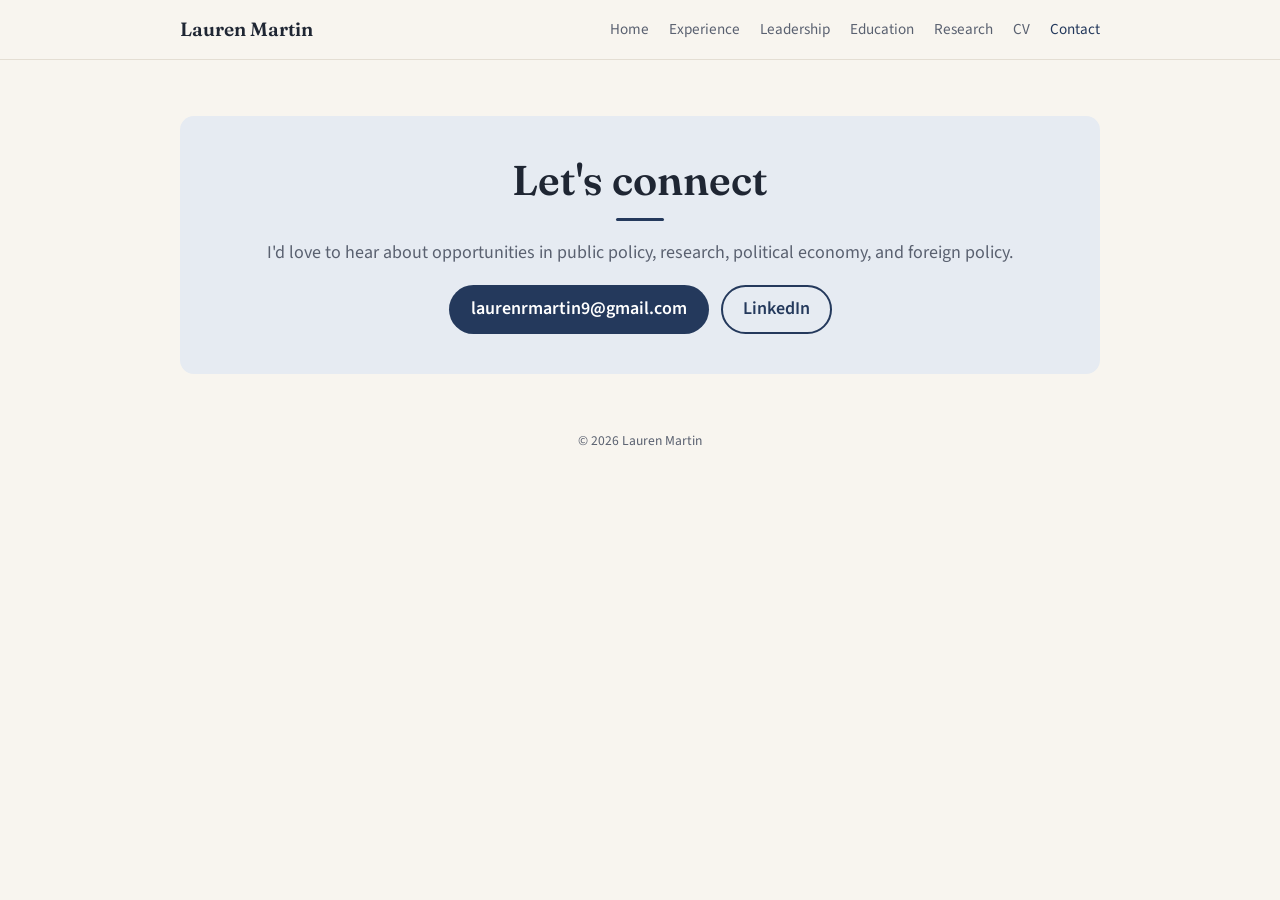
==== contact.html @ 4d29168d "Initial version of personal website Co-Authored-By: Claude Opus 5.5 <noreply@anthropic.com>" ====
<!DOCTYPE html>
<html lang="en">
<head>
  <meta charset="UTF-8">
  <meta name="viewport" content="width=device-width, initial-scale=1">
  <title>Contact · Lauren Martin</title>
  <link rel="preconnect" href="https://fonts.googleapis.com">
  <link rel="preconnect" href="https://fonts.gstatic.com" crossorigin>
  <link href="https://fonts.googleapis.com/css2?family=Fraunces:opsz,wght@9..144,600&family=Source+Sans+3:wght@400;600&display=swap" rel="stylesheet">
  <link rel="stylesheet" href="styles.css">
</head>
<body>

  <nav class="nav">
    <div class="wrap">
      <a class="brand" href="index.html">Lauren Martin</a>
      <ul>
        <li><a class="link" href="index.html">Home</a></li>
        <li><a class="link" href="experience.html">Experience</a></li>
        <li><a class="link" href="leadership.html">Leadership</a></li>
        <li><a class="link" href="education.html">Education</a></li>
        <li><a class="link" href="research.html">Research</a></li>
        <li><a class="link" href="cv.html">CV</a></li>
        <li><a class="link current" href="contact.html">Contact</a></li>
      </ul>
    </div>
  </nav>

  <main class="wrap page">
    <div class="contact">
      <h1 class="page-title">Let's connect</h1>
      <p>I'd love to hear about opportunities in public policy, research, political economy, and foreign policy.</p>
      <div class="contact-buttons">
        <a class="button" href="mailto:laurenrmartin9@gmail.com">laurenrmartin9@gmail.com</a>
        <a class="button button-outline" href="https://www.linkedin.com/in/lauren-r-martin9" target="_blank" rel="noopener">LinkedIn</a>      </div>
    </div>
  </main>

  <footer>© 2026 Lauren Martin</footer>

</body>
</html>
---- styles.css ----
/* Lauren Martin — personal site styles */

:root {
  --bg: #f8f5ef;
  --surface: #ffffff;
  --text: #1f2633;
  --muted: #5a6170;
  --accent: #24395c;      /* navy */
  --accent-soft: #e6ebf2;
  --sage: #8a6a35;        /* sand */
  --border: #e4ded3;
  --radius: 14px;
  --max: 960px;
}

* { box-sizing: border-box; }

html { scroll-behavior: smooth; }

body {
  margin: 0;
  background: var(--bg);
  color: var(--text);
  font-family: "Source Sans 3", "Segoe UI", sans-serif;
  font-size: 18px;
  line-height: 1.6;
}

h1, h2, h3 {
  font-family: "Fraunces", Georgia, serif;
  font-weight: 600;
  line-height: 1.2;
  margin: 0 0 0.5em;
}

a { color: var(--accent); }

.wrap {
  max-width: var(--max);
  margin: 0 auto;
  padding: 0 20px;
}

/* ---------- Navigation ---------- */
.nav {
  position: sticky;
  top: 0;
  z-index: 10;
  background: rgba(248, 245, 239, 0.92);
  backdrop-filter: blur(6px);
  border-bottom: 1px solid var(--border);
}
.nav .wrap {
  display: flex;
  align-items: center;
  justify-content: space-between;
  gap: 16px;
  padding-top: 14px;
  padding-bottom: 14px;
  flex-wrap: wrap;
}
.nav .brand {
  font-family: "Fraunces", Georgia, serif;
  font-size: 1.2rem;
  font-weight: 600;
  color: var(--text);
  text-decoration: none;
}
.nav ul {
  list-style: none;
  display: flex;
  flex-wrap: wrap;
  gap: 4px 20px;
  margin: 0;
  padding: 0;
}
.nav a.link {
  color: var(--muted);
  text-decoration: none;
  font-size: 0.95rem;
}
.nav a.link:hover,
.nav a.link.current { color: var(--accent); }

/* ---------- Hero ---------- */
.hero {
  padding: 72px 0 56px;
}
.hero .wrap {
  display: grid;
  grid-template-columns: 240px 1fr;
  gap: 48px;
  align-items: center;
}
.hero img {
  width: 240px;
  height: 240px;
  object-fit: cover;
  object-position: center 20%;
  border-radius: 50%;
  border: 6px solid var(--surface);
  box-shadow: 0 10px 30px rgba(20, 30, 50, 0.15);
}
.hero .eyebrow {
  color: var(--sage);
  font-weight: 600;
  letter-spacing: 0.04em;
  text-transform: uppercase;
  font-size: 0.85rem;
  margin: 0 0 8px;
}
.hero h1 { font-size: 3rem; }
.hero .lead {
  font-size: 1.15rem;
  color: var(--muted);
  margin: 0 0 20px;
}
.tags {
  display: flex;
  flex-wrap: wrap;
  gap: 8px;
  padding: 0;
  margin: 0 0 24px;
  list-style: none;
}
.tags li {
  background: var(--accent-soft);
  color: var(--accent);
  border-radius: 999px;
  padding: 4px 14px;
  font-size: 0.9rem;
  font-weight: 600;
}
.button {
  display: inline-block;
  background: var(--accent);
  color: #fff;
  text-decoration: none;
  padding: 10px 22px;
  border-radius: 999px;
  font-weight: 600;
}
.button:hover { background: #1a2a45; }
.button-outline {
  background: transparent;
  color: var(--accent);
  border: 2px solid var(--accent);
  padding: 8px 20px;
}
.button-outline:hover { background: var(--accent); color: #fff; }
.contact-buttons {
  display: flex;
  flex-wrap: wrap;
  justify-content: center;
  gap: 12px;
}

/* ---------- Home: button + icon links ---------- */
.hero-actions {
  display: flex;
  align-items: center;
  flex-wrap: wrap;
  gap: 16px 28px;
}
.icon-links {
  display: flex;
  align-items: center;
  gap: 20px;
}
.icon-links a {
  color: var(--accent);
  text-decoration: none;
  display: inline-flex;
  align-items: center;
  transition: opacity 0.15s, transform 0.15s;
}
.icon-links a:hover {
  opacity: 0.75;
  transform: translateY(-2px);
}
.icon-links svg {
  width: 26px;
  height: 26px;
}
.icon-links .cv-icon {
  font-family: "Source Sans 3", "Segoe UI", sans-serif;
  font-weight: 700;
  font-size: 1.35rem;
  line-height: 1;
  letter-spacing: 0.02em;
}

/* ---------- Sections ---------- */
section { padding: 48px 0; }
section h2 {
  font-size: 2rem;
  margin-bottom: 24px;
}
section h2::after {
  content: "";
  display: block;
  width: 48px;
  height: 3px;
  background: var(--accent);
  margin-top: 10px;
  border-radius: 2px;
}

.cards {
  display: grid;
  gap: 16px;
}
.card {
  background: var(--surface);
  border: 1px solid var(--border);
  border-radius: var(--radius);
  padding: 20px 24px;
}
.card h3 {
  font-size: 1.2rem;
  margin-bottom: 2px;
}
.card .meta {
  color: var(--muted);
  font-size: 0.92rem;
  margin: 0 0 8px;
}
.card p:last-child { margin-bottom: 0; }

.two-col {
  display: grid;
  grid-template-columns: 1fr 1fr;
  gap: 16px;
}

.skills dt {
  font-weight: 600;
  color: var(--sage);
  margin-top: 12px;
}
.skills dt:first-child { margin-top: 0; }
.skills dd { margin: 2px 0 0; }

/* ---------- Contact / footer ---------- */
.contact {
  text-align: center;
  background: var(--accent-soft);
  border-radius: var(--radius);
  padding: 40px 24px;
}
.contact h2::after,
.contact .page-title::after { margin-left: auto; margin-right: auto; }
.contact p { color: var(--muted); }

footer {
  text-align: center;
  color: var(--muted);
  font-size: 0.85rem;
  padding: 32px 0 48px;
}

/* ---------- Inner pages ---------- */
.page-title {
  font-size: 2.6rem;
  margin: 0 0 8px;
}
.page-title::after {
  content: "";
  display: block;
  width: 48px;
  height: 3px;
  background: var(--accent);
  margin-top: 12px;
  border-radius: 2px;
}
.page-intro {
  color: var(--muted);
  font-size: 1.1rem;
  margin: 0 0 32px;
}
main.page { padding: 56px 20px 24px; }
main.page section { padding: 0 0 40px; }main.page section h2 { font-size: 1.6rem; }

/* ---------- CV-style list (organization / role / dates) ---------- */
.cv-list {
  display: grid;
  gap: 16px;
}
.cv-item {
  background: var(--surface);
  border: 1px solid var(--border);
  border-radius: var(--radius);
  padding: 20px 24px;
}
.cv-head {
  display: flex;
  justify-content: space-between;
  align-items: baseline;
  flex-wrap: wrap;
  gap: 0 24px;
}
.cv-item h3 {
  font-family: "Source Sans 3", "Segoe UI", sans-serif;
  font-weight: 400;
  font-size: 1.1rem;
  margin: 0;
}
.cv-item h3 strong { font-weight: 700; }
.cv-item p { margin: 0; }
.cv-dates {
  color: var(--muted);
  white-space: nowrap;
}
.cv-desc {
  color: var(--muted);
  font-size: 0.95rem;
  margin-top: 4px !important;
}

/* ---------- CV page ---------- */
.cv-actions {
  display: flex;
  flex-wrap: wrap;
  gap: 12px;
  margin: -12px 0 40px;
}
/* On the CV page, each section's entries sit together in one box */
.cv-page .cv-list {
  gap: 0;
  background: var(--surface);
  border: 1px solid var(--border);
  border-radius: var(--radius);
  overflow: hidden;
}
.cv-page .cv-item {
  border: none;
  border-radius: 0;
  border-bottom: 1px solid var(--border);
}
.cv-page .cv-item:last-child { border-bottom: none; }

/* ---------- Photos side by side at equal height ---------- */
/* Each photo's share of the row matches its shape (width ÷ height). */
.photo-pair {
  display: flex;
  gap: 12px;
  margin-top: 16px;
}
.photo-pair .wide { flex: 1.5 1 0; }   /* landscape, 3:2 */
.photo-pair img {
  display: block;
  width: 100%;
  height: auto;
  border-radius: 10px;
}

/* ---------- Design gallery ---------- */
.gallery-title {
  font-family: "Fraunces", Georgia, serif;
  font-weight: 600;
  font-size: 1.05rem;
  margin: 20px 0 12px;
}
.gallery {
  display: grid;
  grid-template-columns: repeat(auto-fill, minmax(180px, 1fr));
  gap: 16px;
}
.gallery figure { margin: 0; }
.gallery img {
  display: block;
  width: 100%;
  aspect-ratio: 4 / 5;
  object-fit: cover;
  border-radius: 10px;
  border: 1px solid var(--border);
  transition: transform 0.15s, box-shadow 0.15s;
}
.gallery a:hover img {
  transform: translateY(-3px);
  box-shadow: 0 8px 20px rgba(20, 30, 50, 0.15);
}
.gallery figcaption {
  color: var(--muted);
  font-size: 0.88rem;
  margin-top: 6px;
  text-align: center;
}

/* ---------- Home "explore" links ---------- */
.explore {
  display: grid;
  grid-template-columns: repeat(2, 1fr);
  gap: 16px;
}
.explore a {
  display: block;
  text-decoration: none;
  color: var(--text);
  transition: border-color 0.15s, transform 0.15s;
}
.explore a:hover {
  border-color: var(--accent);
  transform: translateY(-2px);
}
.explore .more {
  color: var(--accent);
  font-weight: 600;
  font-size: 0.95rem;
}

/* ---------- Placeholder page ---------- */
.coming-soon {
  text-align: center;
  padding: 96px 0;
}
.coming-soon p { color: var(--muted); }

/* ---------- Phones ---------- */
@media (max-width: 720px) {
  body { font-size: 17px; }
  .hero { padding: 40px 0 32px; }
  .hero .wrap {
    grid-template-columns: 1fr;
    text-align: center;
    gap: 24px;
  }
  .hero img { width: 180px; height: 180px; margin: 0 auto; }
  .hero h1 { font-size: 2.3rem; }
  .tags,
  .hero-actions { justify-content: center; }
  .two-col,
  .explore { grid-template-columns: 1fr; }
  .photo-pair { flex-direction: column; }  .photo-pair .wide { flex: none; }
  .page-title { font-size: 2.1rem; }
  main.page { padding-top: 36px; }
  .nav .wrap { justify-content: center; }
}
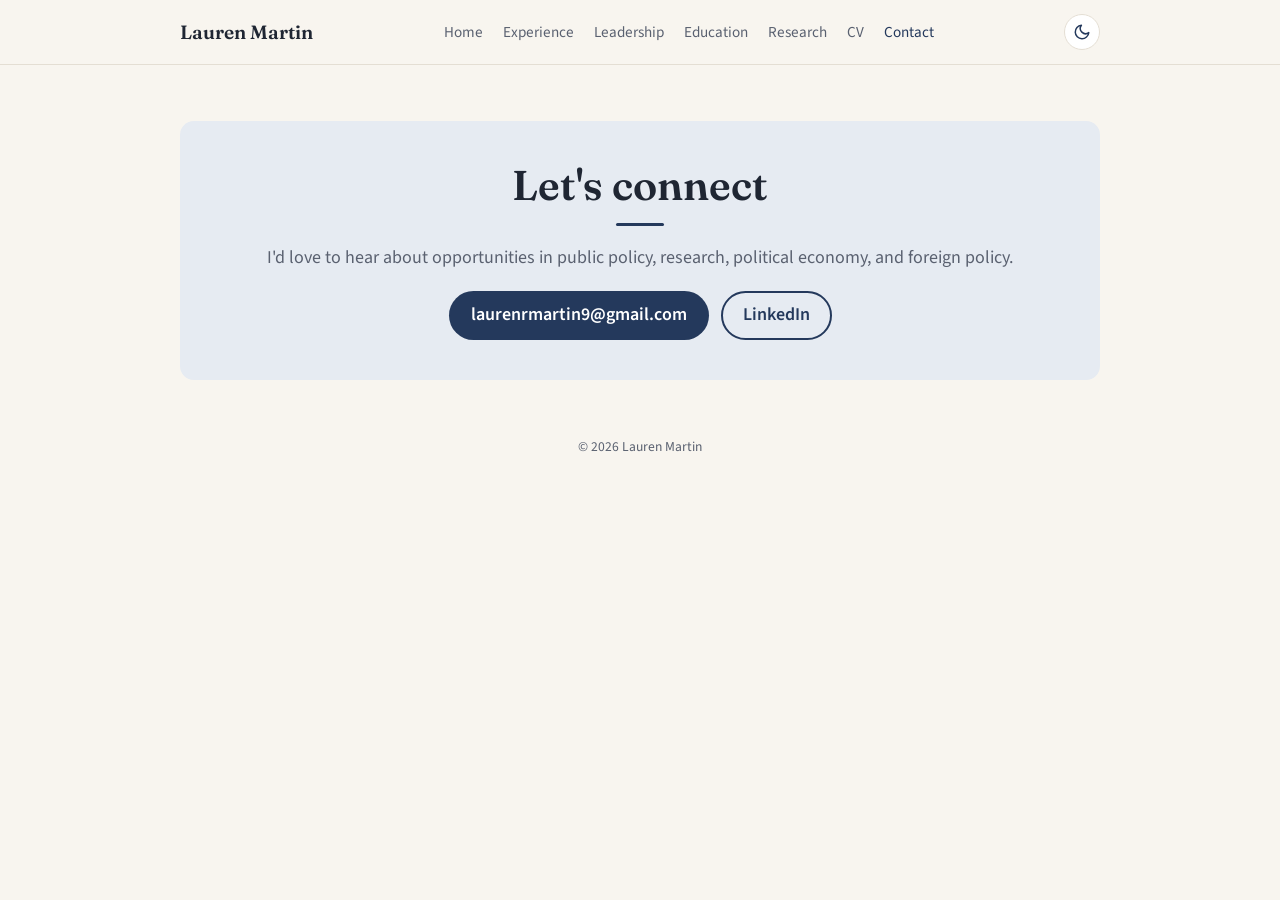
==== commit da63c72f: "Flip site icon colors and add light/dark mode toggle Co-Authored-By: Claude Opus 5.5 <noreply@anthro" ====
--- a/contact.html
+++ b/contact.html
@@ -7,7 +7,12 @@
   <link rel="preconnect" href="https://fonts.googleapis.com">
   <link rel="preconnect" href="https://fonts.gstatic.com" crossorigin>
   <link href="https://fonts.googleapis.com/css2?family=Fraunces:opsz,wght@9..144,600&family=Source+Sans+3:wght@400;600&display=swap" rel="stylesheet">
+  <link rel="icon" href="favicon.svg?v=3" type="image/svg+xml">
+  <link rel="icon" href="favicon-32.png?v=3" type="image/png" sizes="32x32">
+  <link rel="shortcut icon" href="favicon.ico?v=3">
+  <link rel="apple-touch-icon" href="apple-touch-icon.png?v=3">
   <link rel="stylesheet" href="styles.css">
+  <script src="theme.js"></script>
 </head>
 <body>
 
@@ -23,6 +28,10 @@
         <li><a class="link" href="cv.html">CV</a></li>
         <li><a class="link current" href="contact.html">Contact</a></li>
       </ul>
+      <button class="theme-toggle" type="button" aria-label="Switch to dark mode" title="Switch to dark mode">
+        <svg class="icon-moon" viewBox="0 0 24 24" fill="none" stroke="currentColor" stroke-width="2" stroke-linecap="round" stroke-linejoin="round" aria-hidden="true"><path d="M21 12.8A9 9 0 1 1 11.2 3a7 7 0 0 0 9.8 9.8z"/></svg>
+        <svg class="icon-sun" viewBox="0 0 24 24" fill="none" stroke="currentColor" stroke-width="2" stroke-linecap="round" aria-hidden="true"><circle cx="12" cy="12" r="4.5"/><path d="M12 2v2M12 20v2M4.9 4.9l1.4 1.4M17.7 17.7l1.4 1.4M2 12h2M20 12h2M4.9 19.1l1.4-1.4M17.7 6.3l1.4-1.4"/></svg>
+      </button>
     </div>
   </nav>
 
--- a/styles.css
+++ b/styles.css
@@ -9,8 +9,47 @@
   --accent-soft: #e6ebf2;
   --sage: #8a6a35;        /* sand */
   --border: #e4ded3;
+  --accent-hover: #1a2a45;
+  --on-accent: #ffffff;   /* text on navy buttons */
+  --nav-bg: rgba(248, 245, 239, 0.92);
+  --shadow: rgba(20, 30, 50, 0.15);
   --radius: 14px;
   --max: 960px;
+  color-scheme: light;
+}
+
+/* Dark mode: follows the device setting unless the visitor picks a mode */
+@media (prefers-color-scheme: dark) {
+  :root:not([data-theme="light"]) {
+    --bg: #121821;
+    --surface: #1a2230;
+    --text: #ebe7df;
+    --muted: #a4abb8;
+    --accent: #9dbbe6;      /* light navy, readable on dark */
+    --accent-hover: #bcd2f0;
+    --on-accent: #121821;
+    --accent-soft: #233149;
+    --sage: #d4b37c;        /* sand */
+    --border: #2b3546;
+    --nav-bg: rgba(18, 24, 33, 0.92);
+    --shadow: rgba(0, 0, 0, 0.45);
+    color-scheme: dark;
+  }
+}
+:root[data-theme="dark"] {
+  --bg: #121821;
+  --surface: #1a2230;
+  --text: #ebe7df;
+  --muted: #a4abb8;
+  --accent: #9dbbe6;      /* light navy, readable on dark */
+  --accent-hover: #bcd2f0;
+  --on-accent: #121821;
+  --accent-soft: #233149;
+  --sage: #d4b37c;        /* sand */
+  --border: #2b3546;
+  --nav-bg: rgba(18, 24, 33, 0.92);
+  --shadow: rgba(0, 0, 0, 0.45);
+  color-scheme: dark;
 }
 
 * { box-sizing: border-box; }
@@ -46,7 +85,7 @@
   position: sticky;
   top: 0;
   z-index: 10;
-  background: rgba(248, 245, 239, 0.92);
+  background: var(--nav-bg);
   backdrop-filter: blur(6px);
   border-bottom: 1px solid var(--border);
 }
@@ -81,6 +120,26 @@
 }
 .nav a.link:hover,
 .nav a.link.current { color: var(--accent); }
+
+/* ---------- Light / dark toggle ---------- */
+.theme-toggle {
+  display: inline-flex;
+  align-items: center;
+  justify-content: center;
+  width: 36px;
+  height: 36px;
+  padding: 0;
+  border: 1px solid var(--border);
+  border-radius: 50%;
+  background: var(--surface);
+  color: var(--accent);
+  cursor: pointer;
+}
+.theme-toggle:hover { border-color: var(--accent); }
+.theme-toggle svg { width: 18px; height: 18px; }
+.theme-toggle .icon-sun { display: none; }
+:root[data-theme="dark"] .theme-toggle .icon-sun { display: block; }
+:root[data-theme="dark"] .theme-toggle .icon-moon { display: none; }
 
 /* ---------- Hero ---------- */
 .hero {
@@ -99,7 +158,7 @@
   object-position: center 20%;
   border-radius: 50%;
   border: 6px solid var(--surface);
-  box-shadow: 0 10px 30px rgba(20, 30, 50, 0.15);
+  box-shadow: 0 10px 30px var(--shadow);
 }
 .hero .eyebrow {
   color: var(--sage);
@@ -134,20 +193,20 @@
 .button {
   display: inline-block;
   background: var(--accent);
-  color: #fff;
+  color: var(--on-accent);
   text-decoration: none;
   padding: 10px 22px;
   border-radius: 999px;
   font-weight: 600;
 }
-.button:hover { background: #1a2a45; }
+.button:hover { background: var(--accent-hover); }
 .button-outline {
   background: transparent;
   color: var(--accent);
   border: 2px solid var(--accent);
   padding: 8px 20px;
 }
-.button-outline:hover { background: var(--accent); color: #fff; }
+.button-outline:hover { background: var(--accent); color: var(--on-accent); }
 .contact-buttons {
   display: flex;
   flex-wrap: wrap;
@@ -378,7 +437,7 @@
 }
 .gallery a:hover img {
   transform: translateY(-3px);
-  box-shadow: 0 8px 20px rgba(20, 30, 50, 0.15);
+  box-shadow: 0 8px 20px var(--shadow);
 }
 .gallery figcaption {
   color: var(--muted);
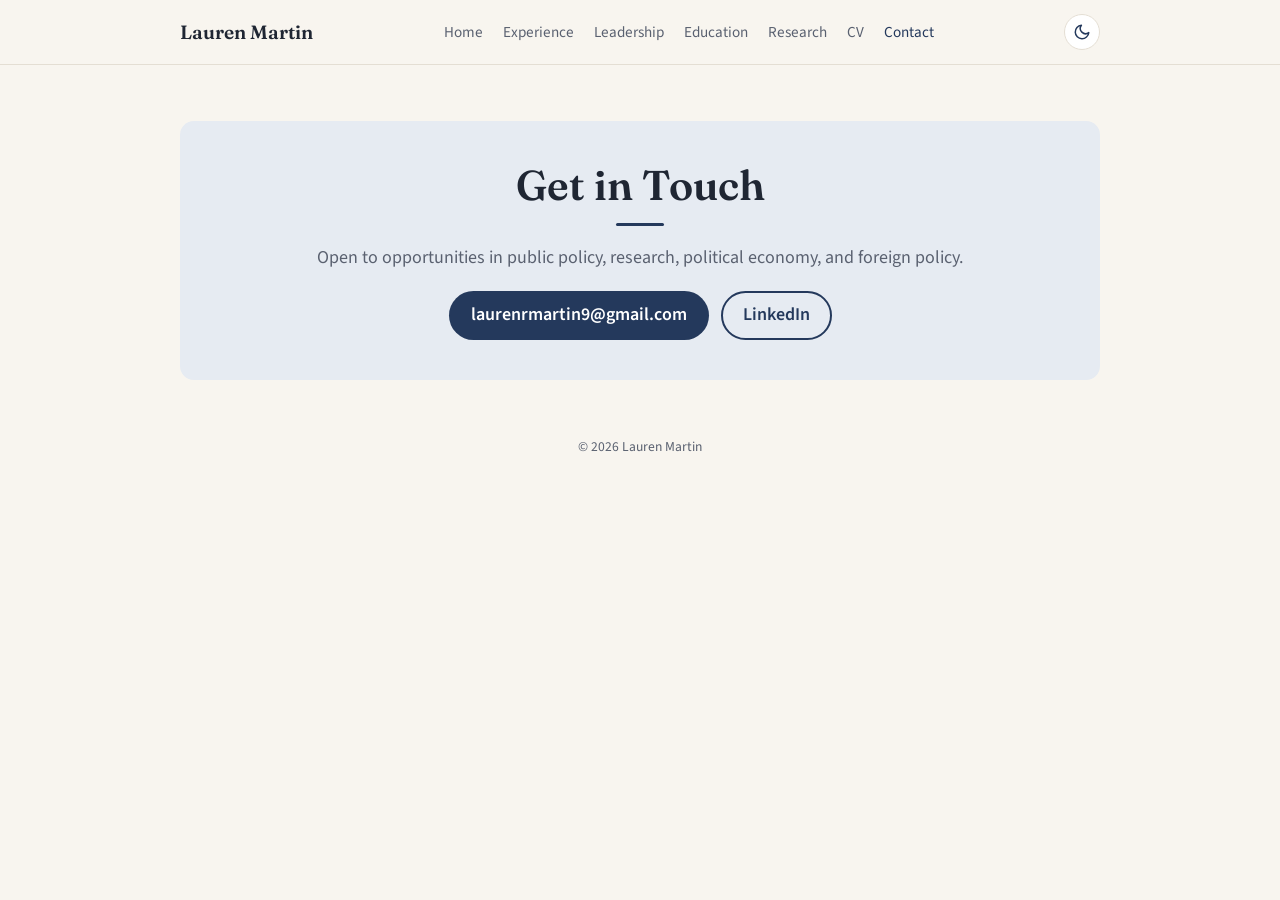
==== commit f881ba5a: "Remove personal pronouns from subheadings on inner pages Co-Authored-By: Claude Opus 5.5 <noreply@an" ====
--- a/contact.html
+++ b/contact.html
@@ -7,12 +7,12 @@
   <link rel="preconnect" href="https://fonts.googleapis.com">
   <link rel="preconnect" href="https://fonts.gstatic.com" crossorigin>
   <link href="https://fonts.googleapis.com/css2?family=Fraunces:opsz,wght@9..144,600&family=Source+Sans+3:wght@400;600&display=swap" rel="stylesheet">
-  <link rel="icon" href="favicon.svg?v=3" type="image/svg+xml">
-  <link rel="icon" href="favicon-32.png?v=3" type="image/png" sizes="32x32">
-  <link rel="shortcut icon" href="favicon.ico?v=3">
-  <link rel="apple-touch-icon" href="apple-touch-icon.png?v=3">
-  <link rel="stylesheet" href="styles.css">
-  <script src="theme.js"></script>
+  <link rel="icon" href="favicon.svg?v=4" type="image/svg+xml">
+  <link rel="icon" href="favicon-32.png?v=4" type="image/png" sizes="32x32">
+  <link rel="shortcut icon" href="favicon.ico?v=4">
+  <link rel="apple-touch-icon" href="apple-touch-icon.png?v=4">
+  <link rel="stylesheet" href="styles.css?v=5">
+  <script src="theme.js?v=5"></script>
 </head>
 <body>
 
@@ -37,8 +37,8 @@
 
   <main class="wrap page">
     <div class="contact">
-      <h1 class="page-title">Let's connect</h1>
-      <p>I'd love to hear about opportunities in public policy, research, political economy, and foreign policy.</p>
+      <h1 class="page-title">Get in Touch</h1>
+      <p>Open to opportunities in public policy, research, political economy, and foreign policy.</p>
       <div class="contact-buttons">
         <a class="button" href="mailto:laurenrmartin9@gmail.com">laurenrmartin9@gmail.com</a>
         <a class="button button-outline" href="https://www.linkedin.com/in/lauren-r-martin9" target="_blank" rel="noopener">LinkedIn</a>      </div>
--- a/styles.css
+++ b/styles.css
@@ -21,34 +21,34 @@
 /* Dark mode: follows the device setting unless the visitor picks a mode */
 @media (prefers-color-scheme: dark) {
   :root:not([data-theme="light"]) {
-    --bg: #121821;
-    --surface: #1a2230;
-    --text: #ebe7df;
-    --muted: #a4abb8;
-    --accent: #9dbbe6;      /* light navy, readable on dark */
-    --accent-hover: #bcd2f0;
-    --on-accent: #121821;
-    --accent-soft: #233149;
+    --bg: #24395c;
+    --surface: #2c4469;
+    --text: #f8f5ef;
+    --muted: #c3c6ca;
+    --accent: #f8f5ef;      /* cream */
+    --accent-hover: #ffffff;
+    --on-accent: #24395c;
+    --accent-soft: #3a5480;
     --sage: #d4b37c;        /* sand */
-    --border: #2b3546;
-    --nav-bg: rgba(18, 24, 33, 0.92);
-    --shadow: rgba(0, 0, 0, 0.45);
+    --border: #3d5680;
+    --nav-bg: rgba(36, 57, 92, 0.94);
+    --shadow: rgba(0, 0, 0, 0.3);
     color-scheme: dark;
   }
 }
 :root[data-theme="dark"] {
-  --bg: #121821;
-  --surface: #1a2230;
-  --text: #ebe7df;
-  --muted: #a4abb8;
-  --accent: #9dbbe6;      /* light navy, readable on dark */
-  --accent-hover: #bcd2f0;
-  --on-accent: #121821;
-  --accent-soft: #233149;
+  --bg: #24395c;
+  --surface: #2c4469;
+  --text: #f8f5ef;
+  --muted: #c3c6ca;
+  --accent: #f8f5ef;      /* cream */
+  --accent-hover: #ffffff;
+  --on-accent: #24395c;
+  --accent-soft: #3a5480;
   --sage: #d4b37c;        /* sand */
-  --border: #2b3546;
-  --nav-bg: rgba(18, 24, 33, 0.92);
-  --shadow: rgba(0, 0, 0, 0.45);
+  --border: #3d5680;
+  --nav-bg: rgba(36, 57, 92, 0.94);
+  --shadow: rgba(0, 0, 0, 0.3);
   color-scheme: dark;
 }
 
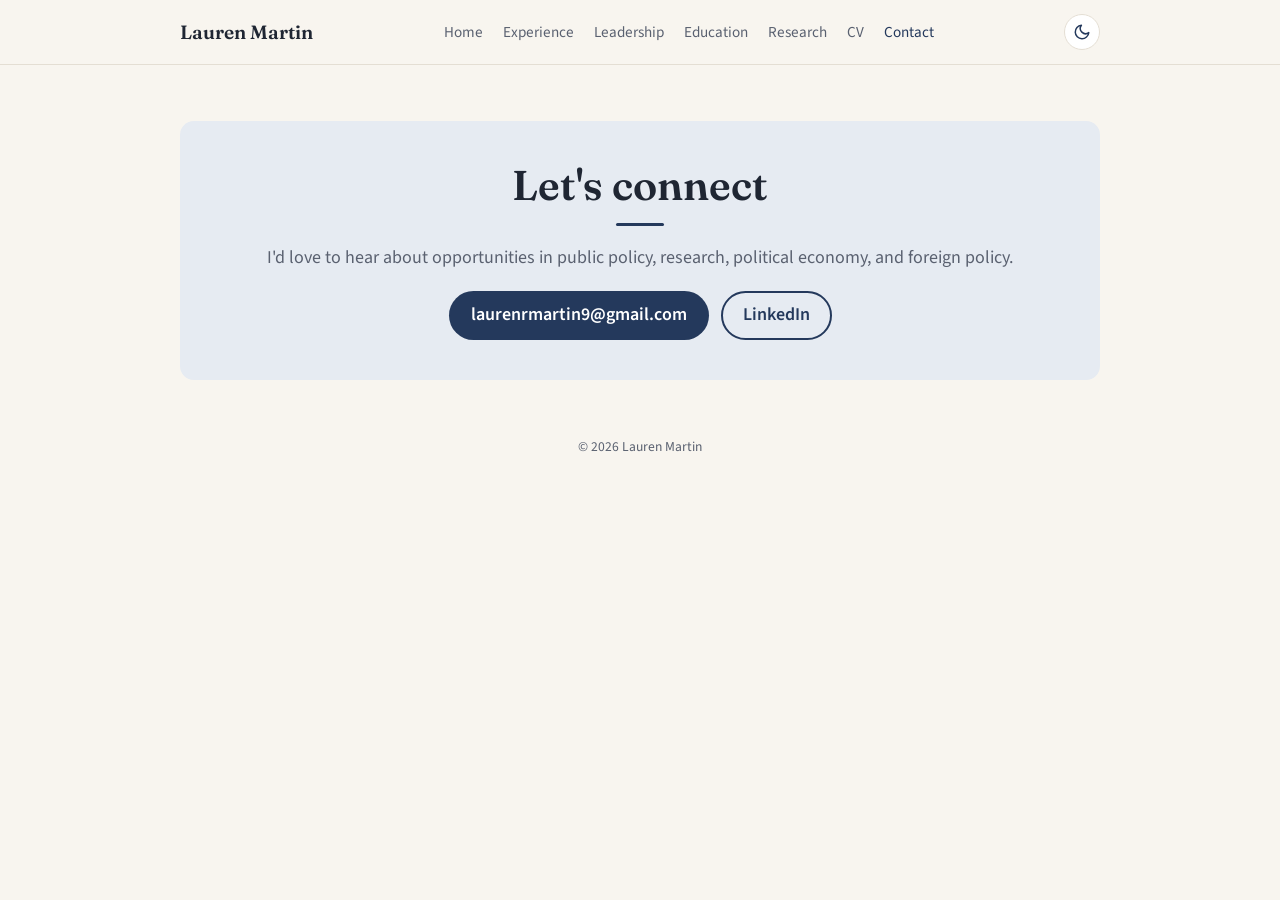
==== commit 5deeb18a: "Restore original Contact page wording Co-Authored-By: Claude Opus 5.5 <noreply@anthropic.com>" ====
--- a/contact.html
+++ b/contact.html
@@ -37,8 +37,8 @@
 
   <main class="wrap page">
     <div class="contact">
-      <h1 class="page-title">Get in Touch</h1>
-      <p>Open to opportunities in public policy, research, political economy, and foreign policy.</p>
+      <h1 class="page-title">Let's connect</h1>
+      <p>I'd love to hear about opportunities in public policy, research, political economy, and foreign policy.</p>
       <div class="contact-buttons">
         <a class="button" href="mailto:laurenrmartin9@gmail.com">laurenrmartin9@gmail.com</a>
         <a class="button button-outline" href="https://www.linkedin.com/in/lauren-r-martin9" target="_blank" rel="noopener">LinkedIn</a>      </div>
